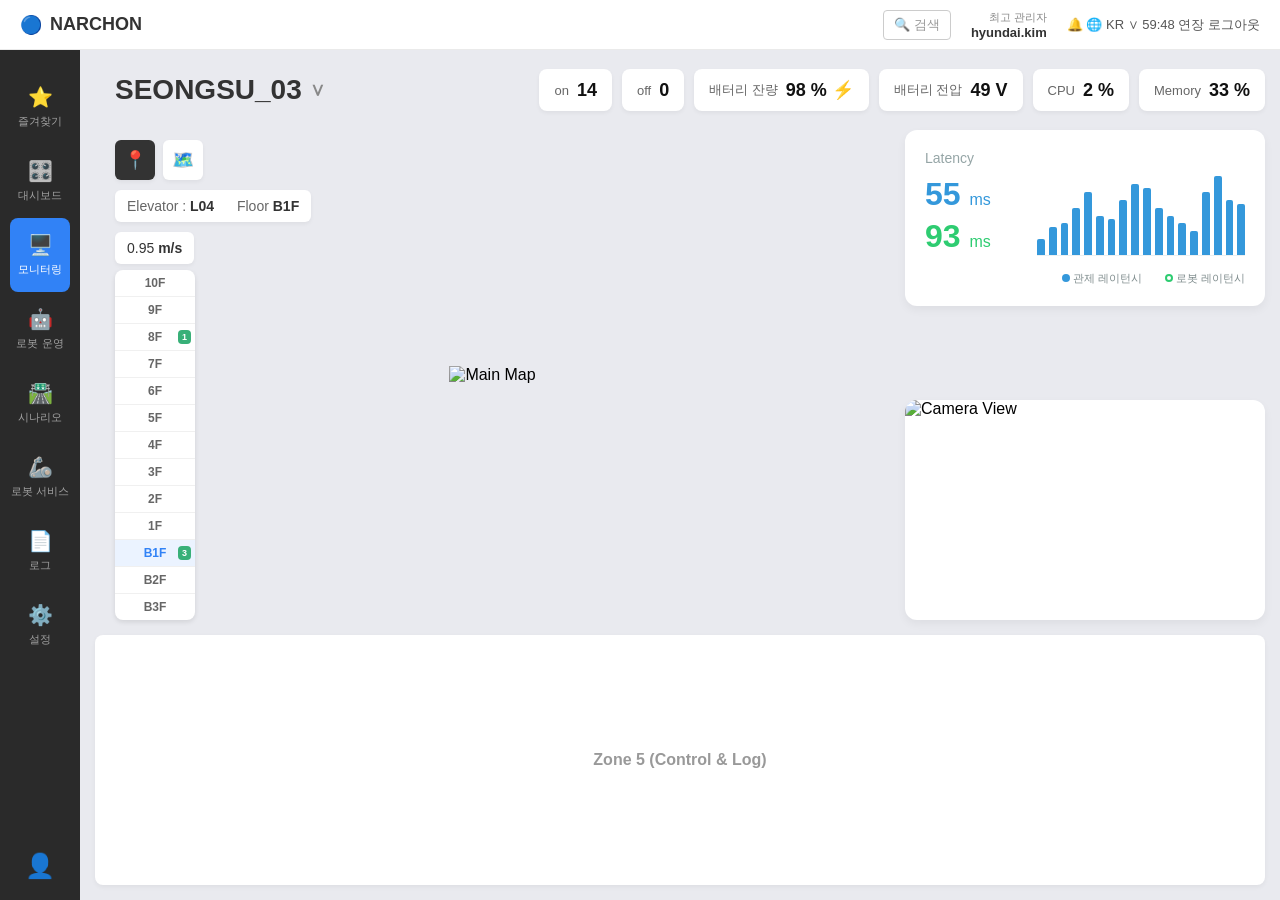
==== index.html @ 1b0abb50 "index, css" ====
<!DOCTYPE html>
<html lang="ko">
<head>
    <meta charset="UTF-8">
    <meta name="viewport" content="width=device-width, initial-scale=1.0">
    <title>NARCHON Dashboard</title>
    <link rel="stylesheet" href="style.css">
</head>
<body>
    <!-- 글로벌 헤더 -->
    <header class="global-header">
        <div class="logo"><span class="logo-icon">🔵</span> NARCHON</div>
        <div class="header-right">
            <div class="search-box">🔍 검색</div>
            <div class="user-profile">
                <span class="admin-role">최고 관리자</span>
                <span class="admin-name">hyundai.kim</span>
            </div>
            <div class="header-icons">🔔 🌐 KR ∨ 59:48 연장 로그아웃</div>
        </div>
    </header>

    <div class="main-wrapper">
        <!-- Zone 1: 오직 어두운 좌측 메뉴바만 -->
        <aside class="side-menu">
            <ul class="icon-list">
                <li class="menu-item"><span class="icon">⭐</span><span class="label">즐겨찾기</span></li>
                <li class="menu-item"><span class="icon">🎛️</span><span class="label">대시보드</span></li>
                <li class="menu-item active"><span class="icon">🖥️</span><span class="label">모니터링</span></li>
                <li class="menu-item"><span class="icon">🤖</span><span class="label">로봇 운영</span></li>
                <li class="menu-item"><span class="icon">🛣️</span><span class="label">시나리오</span></li>
                <li class="menu-item"><span class="icon">🦾</span><span class="label">로봇 서비스</span></li>
                <li class="menu-item"><span class="icon">📄</span><span class="label">로그</span></li>
                <li class="menu-item"><span class="icon">⚙️</span><span class="label">설정</span></li>
            </ul>
            <div class="profile-icon"><span>👤</span></div>
        </aside>

        <!-- 우측 전체 영역 (지도 + 패널 + 하단컨트롤) -->
        <div class="dashboard-area">
            
            <!-- 상단: 타이틀 + Zone 2 -->
            <div class="top-status-row">
                <div class="banner-title">SEONGSU_03 <span class="arrow-down">∨</span></div>
                <div class="zone-2">
                    <div class="status-box">on <strong>14</strong></div>
                    <div class="status-box">off <strong>0</strong></div>
                    <div class="status-box">배터리 잔량 <strong>98 % ⚡</strong></div>
                    <div class="status-box">배터리 전압 <strong>49 V</strong></div>
                    <div class="status-box">CPU <strong>2 %</strong></div>
                    <div class="status-box border-none">Memory <strong>33 %</strong></div>
                </div>
            </div>

            <!-- 중앙 콘텐츠: 지도 + 우측 패널 -->
            <div class="middle-content-row">
                <!-- Zone 3: 지도 영역 (오버레이 포함) -->
                <div class="map-area">
                    
                    <!-- 1) 배너 오버레이 (좌측 상단 둥둥) -->
                    <div class="map-banner-floating">
                        <div class="banner-icons">
                            <button class="icon-btn active">📍</button>
                            <button class="icon-btn">🗺️</button>
                        </div>
                        <div class="banner-info">
                            <span class="info-label">Elevator : </span><span class="info-value">L04</span>
                            <span class="info-divider"></span>
                            <span class="info-label">Floor </span><span class="info-value">B1F</span>
                        </div>
                        <div class="banner-speed">0.95 <span>m/s</span></div>
                    </div>

                    <!-- 2) 층수 리스트 오버레이 (좌측 하단 둥둥) -->
                    <div class="floor-menu-floating">
                        <ul class="floor-list">
                            <li class="floor-item">10F</li>
                            <li class="floor-item">9F</li>
                            <li class="floor-item">8F <span class="badge">1</span></li>
                            <li class="floor-item">7F</li>
                            <li class="floor-item">6F</li>
                            <li class="floor-item">5F</li>
                            <li class="floor-item">4F</li>
                            <li class="floor-item">3F</li>
                            <li class="floor-item">2F</li>
                            <li class="floor-item">1F</li>
                            <li class="floor-item active">B1F <span class="badge">3</span></li>
                            <li class="floor-item">B2F</li>
                            <li class="floor-item">B3F</li>
                        </ul>
                    </div>

                    <!-- 배경 지도 이미지 -->
                    <img src="main_center.jpg" alt="Main Map" class="map-image">
                </div>

                <!-- 🚀 팀원이 만든 Zone 4: 우측 패널이 이 안으로 쏙 들어갑니다! -->
                <div class="right-panel-area">
                    <!-- Javascript가 이 div 안에 차트와 카메라를 그려줄 것입니다 -->
                    <div id="zone4-app" style="width: 100%; height: 100%;"></div>
                </div>
            </div>

            <!-- 하단: Zone 5 -->
            <div class="bottom-control-row">
                <div class="control-placeholder">Zone 5 (Control & Log)</div>
            </div>

        </div>
    </div>

    <!-- 🚀 팀원이 작성한 Zone 4 자바스크립트 코드 구동부 -->
    <script>
        class Zone4Dashboard {
            constructor(containerId) {
                this.container = document.getElementById(containerId);
            }

            generateChartBars(dataArray) {
                let barsHtml = '';
                dataArray.forEach(val => {
                    const heightPct = Math.min(val, 100); 
                    barsHtml += `<div class="bar" style="height: ${heightPct}%;"></div>`;
                });
                return barsHtml;
            }

            render(data) {
                const chartHtml = this.generateChartBars(data.chartData);

                // 🚀 수정: 백틱( ` )으로 HTML 전체를 감싸주어야 합니다.
                const htmlString = `
                    <div class="dashboard-panel">
                        <!-- Latency 카드 -->
                        <div class="panel-card">
                            <div class="latency-header">Latency</div>
                            <div class="latency-numbers">
                                <div class="val-blue">${data.controlLatency} <span class="unit">ms</span></div>
                                <div class="val-green">${data.robotLatency} <span class="unit">ms</span></div>
                            </div>
                            <div class="chart-container">
                                ${chartHtml}
                            </div>
                            <div class="legend">
                                <span><span class="dot-blue"></span> 관제 레이턴시</span>
                                <span><span class="dot-green"></span> 로봇 레이턴시</span>
                            </div>
                        </div>

                        <!-- Camera 카드 (사용자님이 주신 이미지로 덮기) -->
                        <div class="panel-card camera-card">
                            <img src="camera.jpg" alt="Camera View" style="width: 100%; height: 100%; object-fit: cover;">
                        </div>
                    </div>
                `; // 🚀 여기서 백틱( ` ) 닫기
                
                this.container.innerHTML = htmlString;
            }
        }

        window.onload = () => {
            const dashboardData = {
                controlLatency: 55,
                robotLatency: 93,
                cameraState: "IDLE",
                chartData: [20, 35, 40, 60, 80, 50, 45, 70, 90, 85, 60, 50, 40, 30, 80, 100, 70, 65]
            };
            const dashboardModule = new Zone4Dashboard("zone4-app");
            dashboardModule.render(dashboardData);
        };

    </script>
</body>
</html>
---- style.css ----
* { margin: 0; padding: 0; box-sizing: border-box; }

body {
    background-color: #E9EAEF;
    font-family: 'Segoe UI', Tahoma, Geneva, Verdana, sans-serif;
    overflow: hidden;
}

/* 글로벌 헤더 */
.global-header {
    width: 100%; height: 50px; background-color: white; display: flex;
    justify-content: space-between; align-items: center; padding: 0 20px;
    border-bottom: 1px solid #EAEAEA;
}
.logo { font-weight: 900; font-size: 18px; color: #333; display: flex; align-items: center; gap: 8px; }
.header-right { display: flex; align-items: center; gap: 20px; font-size: 13px; color: #555; }
.search-box { border: 1px solid #CCC; padding: 5px 10px; border-radius: 4px; color: #999; }
.user-profile { display: flex; flex-direction: column; text-align: right; }
.admin-role { font-size: 11px; color: #888; }
.admin-name { font-weight: bold; color: #333; }
.header-icons { display: flex; gap: 15px; align-items: center; }

/* 메인 래퍼 */
.main-wrapper {
    display: flex;
    width: 100vw;
    height: calc(100vh - 50px);
}

/* Zone 1 (오직 어두운 메뉴바) */
.side-menu {
    width: 80px; height: 100%; background-color: #2A2A2A; display: flex;
    flex-direction: column; justify-content: space-between; align-items: center; padding: 20px 0;
}
.icon-list { list-style: none; width: 100%; }
.menu-item { display: flex; flex-direction: column; align-items: center; color: #A0A0A0; padding: 15px 0; cursor: pointer; transition: 0.3s; }
.menu-item:hover { color: white; }
.menu-item.active { background-color: #3182F6; color: white; border-radius: 8px; margin: 0 10px; padding: 15px 0; }
.menu-item .icon { font-size: 20px; margin-bottom: 5px; }
.menu-item .label { font-size: 11px; }
.profile-icon { color: white; font-size: 24px; cursor: pointer; }

/* 우측 전체 대시보드 */
.dashboard-area {
    flex: 1; display: flex; flex-direction: column; padding: 15px; gap: 15px;
}

/* 상단 타이틀 & Zone 2 */
.top-status-row { display: flex; justify-content: space-between; align-items: center; height: 50px; }
.banner-title { font-size: 28px; font-weight: 900; color: #333; display: flex; align-items: center; gap: 8px; margin-left: 20px;}
.arrow-down { font-size: 18px; color: #888; }
.zone-2 { display: flex; gap: 10px; }
.status-box { background-color: white; border-radius: 8px; padding: 10px 15px; font-size: 13px; color: #666; display: flex; align-items: center; gap: 8px; box-shadow: 0 2px 4px rgba(0,0,0,0.05); }
.status-box strong { color: #111; font-size: 18px; }
.status-box.border-none { border: none; }

/* 중앙 구역 (지도 + 패널) */
.middle-content-row {
    display: flex; flex: 1; gap: 15px; position: relative;
}

/* Zone 3 (지도 영역) */
.map-area {
    flex: 1; position: relative; border-radius: 8px;
    display: flex; justify-content: center; align-items: center; background-color: transparent;
}

/* 지도 이미지 */
.map-image {
    max-width: 100%; max-height: 100%; object-fit: contain; cursor: pointer; transition: 0.3s;
}
.map-image:hover { filter: brightness(0.95); transform: scale(1.01); }

/* 배너 (좌측 상단 오버레이) */
.map-banner-floating { position: absolute; top: 10px; left: 20px; display: flex; flex-direction: column; gap: 10px; z-index: 10; }
.banner-icons { display: flex; gap: 8px; }
.icon-btn { width: 40px; height: 40px; border: none; border-radius: 6px; background-color: white; box-shadow: 0 2px 4px rgba(0,0,0,0.05); font-size: 18px; cursor: pointer; }
.icon-btn.active { background-color: #333; color: white; }
.banner-info, .banner-speed { background-color: white; padding: 8px 12px; border-radius: 6px; box-shadow: 0 2px 4px rgba(0,0,0,0.05); font-size: 14px; color: #333; width: fit-content; }
.info-label { color: #666; } .info-value { font-weight: bold; } .info-divider { display: inline-block; width: 15px; } .banner-speed span { font-weight: bold; }


/* 💡 핵심: 층수 리스트 (좌측 하단 오버레이) */
.floor-menu-floating {
    position: absolute;
    bottom: 0;           /* 지도의 맨 아래에 맞춤 */
    left: 20px;          /* 배너와 같은 세로 라인 */
    width: 80px;         /* 너비도 살짝 슬림하게 100px -> 80px 변경 */
    z-index: 10;
}

.floor-list { 
    list-style: none; 
    width: 100%; 
    background-color: white; 
    border-radius: 8px; 
    box-shadow: 0 2px 5px rgba(0,0,0,0.1); 
    overflow: hidden; /* 이번엔 꽉 차게 들어가니 스크롤을 뺍니다 */
}

/* 🚀 핵심 수정: 각 층수 칸의 높이(padding)를 대폭 축소 */
.floor-item { 
    padding: 6px 5px; /* 위아래 패딩을 10px -> 6px로 확 줄임 */
    text-align: center; 
    font-size: 12px;  /* 글자 크기도 14px -> 12px로 축소 */
    font-weight: 600; 
    color: #666; 
    border-bottom: 1px solid #F0F0F0; 
    cursor: pointer; 
    position: relative; 
    transition: 0.2s; 
}
.floor-item:last-child { border-bottom: none; }
.floor-item:hover { background-color: #F8F9FA; }
.floor-item.active { background-color: #EBF3FF; color: #3182F6; }

/* 초록색 배지 크기와 위치도 미세 조정 */
.floor-item .badge { 
    position: absolute; 
    right: 4px; 
    top: 50%; 
    transform: translateY(-50%); 
    background-color: #38B078; 
    color: white; 
    font-size: 9px;  /* 배지 글자 크기 축소 */
    padding: 2px 4px; 
    border-radius: 4px; 
}





/* Zone 4 (우측 패널)
.right-panel-area {
    width: 360px; background-color: white; border-radius: 8px;
    display: flex; justify-content: center; align-items: center; box-shadow: 0 2px 5px rgba(0,0,0,0.05);
}
.panel-placeholder { font-weight: bold; color: #999; } */

/* Zone 5 (하단 컨트롤) */
.bottom-control-row {
    height: 250px; background-color: white; border-radius: 8px;
    display: flex; justify-content: center; align-items: center; box-shadow: 0 2px 5px rgba(0,0,0,0.05);
}
.control-placeholder { font-weight: bold; color: #999; }



/* =========================================
   Zone 4: Dashboard Module (팀원 작업분 병합)
========================================= */

/* 우리 기존 레이아웃 안에서 꽉 차게 변경 */
.dashboard-panel {
    width: 100%;
    height: 100%; 
    display: flex;
    flex-direction: column;
    justify-content: space-between; /* 차트는 위로, 카메라는 아래로 밀어냄 */
    gap: 20px;
}

.panel-card {
    background-color: #ffffff;
    border-radius: 12px;
    box-shadow: 0 4px 10px rgba(0,0,0,0.05);
    padding: 20px;
    position: relative;
    box-sizing: border-box;
}

.latency-header { color: #95a5a6; font-size: 14px; margin-bottom: 10px; }
.latency-numbers { float: left; width: 30%; display: flex; flex-direction: column; gap: 5px; }
.val-blue { color: #3498db; font-size: 32px; font-weight: bold; }
.val-green { color: #2ecc71; font-size: 32px; font-weight: bold; }
.unit { font-size: 16px; font-weight: normal; }

.chart-container {
    float: right;
    width: 65%;
    height: 80px;
    display: flex;
    align-items: flex-end;
    gap: 4px;
    border-bottom: 1px solid #ecf0f1;
}

.bar {
    background-color: #3498db;
    width: 10px;
    border-radius: 2px 2px 0 0;
    transition: height 0.3s ease;
}

.legend { clear: both; padding-top: 15px; font-size: 11px; color: #7f8c8d; text-align: right; }
.legend span { margin-left: 10px; }
.dot-blue { display: inline-block; width: 8px; height: 8px; background: #3498db; border-radius: 50%; }
.dot-green { display: inline-block; width: 8px; height: 8px; border: 2px solid #2ecc71; border-radius: 50%; }

/* 카메라 카드는 이미지 꽉 차게 수정 */
.camera-card { 
    padding: 0; 
    height: 220px; 
    overflow: hidden; 
    display: flex;
}

/* 우리 기존 패널 영역 배경 투명화 (팀원 카드 그림자가 보이도록) */
.right-panel-area {
    width: 360px;
    background-color: transparent;
    box-shadow: none;
    border-radius: 0;
    display: block;
}
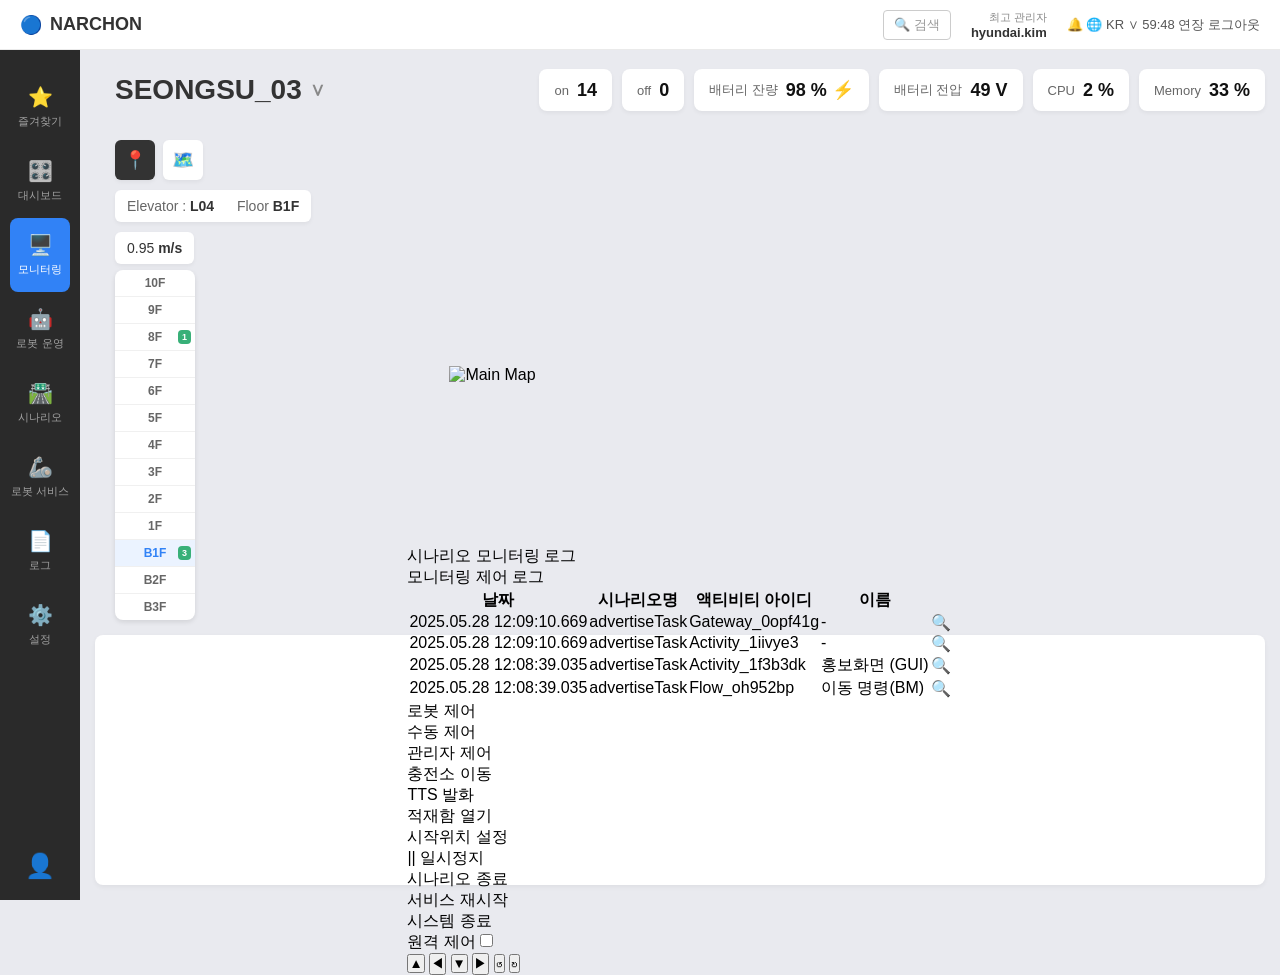
==== commit ee917d90: "존2,존4 index.html은  templates 폴더를 만들고 넣어서 app.py를 실행" ====
--- a/index.html
+++ b/index.html
@@ -36,7 +36,7 @@
             <div class="profile-icon"><span>👤</span></div>
         </aside>
 
-        <!-- 우측 전체 영역 (지도 + 패널 + 하단컨트롤) -->
+        <!-- 우측 전체 영역 -->
         <div class="dashboard-area">
             
             <!-- 상단: 타이틀 + Zone 2 -->
@@ -54,10 +54,8 @@
 
             <!-- 중앙 콘텐츠: 지도 + 우측 패널 -->
             <div class="middle-content-row">
-                <!-- Zone 3: 지도 영역 (오버레이 포함) -->
+                <!-- Zone 3: 지도 영역 -->
                 <div class="map-area">
-                    
-                    <!-- 1) 배너 오버레이 (좌측 상단 둥둥) -->
                     <div class="map-banner-floating">
                         <div class="banner-icons">
                             <button class="icon-btn active">📍</button>
@@ -71,7 +69,6 @@
                         <div class="banner-speed">0.95 <span>m/s</span></div>
                     </div>
 
-                    <!-- 2) 층수 리스트 오버레이 (좌측 하단 둥둥) -->
                     <div class="floor-menu-floating">
                         <ul class="floor-list">
                             <li class="floor-item">10F</li>
@@ -89,86 +86,143 @@
                             <li class="floor-item">B3F</li>
                         </ul>
                     </div>
-
-                    <!-- 배경 지도 이미지 -->
-                    <img src="main_center.jpg" alt="Main Map" class="map-image">
-                </div>
-
-                <!-- 🚀 팀원이 만든 Zone 4: 우측 패널이 이 안으로 쏙 들어갑니다! -->
+                    
+                    <div class="interactive-map-wrapper">
+                    <!-- 펄스 효과를 내는 배경 빛 -->
+                        <div class="map-glow"></div>
+                        
+                        <!-- 실제 지도 이미지 -->
+                        <img src="../static/main_center.png" alt="Main Map" class="interactive-map-image">
+                    </div>
+                    
+
+
+                </div>
+
+                <!-- Zone 4: 우측 패널 -->
                 <div class="right-panel-area">
-                    <!-- Javascript가 이 div 안에 차트와 카메라를 그려줄 것입니다 -->
                     <div id="zone4-app" style="width: 100%; height: 100%;"></div>
                 </div>
             </div>
 
-            <!-- 하단: Zone 5 -->
+            <!-- 🚀 추가된 핵심 부분: 하단 Zone 5 -->
             <div class="bottom-control-row">
-                <div class="control-placeholder">Zone 5 (Control & Log)</div>
-            </div>
+                <div class="footer-zone" id="zone5-app">
+                    
+                    <!-- 1. 왼쪽 로그 -->
+                    <!-- 🚀 여기서부터 교체: 1. 왼쪽 로그 (업그레이드 버전 적용) -->
+                    <div class="box log-section upgraded-log">
+                        <!-- HEADER IMAGE -->
+                        <div class="log-header">
+                            <div class="tabs">
+                                <div class="log-tab active">시나리오 모니터링 로그</div>
+                                <div class="log-tab">모니터링 제어 로그</div>
+                            </div>
+                        </div>
+
+                        <!-- CONTENT (테이블) -->
+                        <div class="log-content">
+                            <div class="table-box">
+                                <table>
+                                    <thead>
+                                        <tr>
+                                            <th>날짜</th>
+                                            <th>시나리오명</th>
+                                            <th>액티비티 아이디</th>
+                                            <th>이름</th>
+                                            <th></th>
+                                        </tr>
+                                    </thead>
+                                    <tbody>
+                                        <tr>
+                                            <td>2025.05.28 12:09:10.669</td>
+                                            <td>advertiseTask</td>
+                                            <td>Gateway_0opf41g</td>
+                                            <td>-</td>
+                                            <td class="search">🔍</td>
+                                        </tr>
+                                        <tr>
+                                            <td>2025.05.28 12:09:10.669</td>
+                                            <td>advertiseTask</td>
+                                            <td>Activity_1iivye3</td>
+                                            <td>-</td>
+                                            <td class="search">🔍</td>
+                                        </tr>
+                                        <tr>
+                                            <td>2025.05.28 12:08:39.035</td>
+                                            <td>advertiseTask</td>
+                                            <td>Activity_1f3b3dk</td>
+                                            <td>홍보화면 (GUI)</td>
+                                            <td class="search">🔍</td>
+                                        </tr>
+                                        <tr>
+                                            <td>2025.05.28 12:08:39.035</td>
+                                            <td>advertiseTask</td>
+                                            <td>Flow_oh952bp</td>
+                                            <td>이동 명령(BM)</td>
+                                            <td class="search">🔍</td>
+                                        </tr>
+                                    </tbody>
+                                </table>
+                            </div>
+                        </div>
+                    </div>
+                    <!-- 🚀 여기까지 교체 -->
+
+                    <!-- 2. 중앙 제어 -->
+                    <!-- 🚀 여기서부터 교체: 2. 중앙 제어 (업그레이드 버전 적용) -->
+                    <div class="box control-section upgraded-panel">
+                        <!-- 반투명 오버레이 층 -->
+                        <div class="ui-layer">
+                            <div class="tabs">
+                                <div class="tab active">로봇 제어</div>
+                                <div class="tab">수동 제어</div>
+                                <div class="tab">관리자 제어</div>
+                            </div>
+
+                            <div class="grid">
+                                <div class="btn active">충전소 이동</div>
+                                <div class="btn">TTS 발화</div>
+                                <div class="btn">적재함 열기</div>
+
+                                <div class="btn">시작위치 설정</div>
+                                <div class="btn large">|| 일시정지</div>
+                            </div>
+
+                            <div class="bottom">
+                                <div class="btn">시나리오 종료</div>
+                                <div class="btn">서비스 재시작</div>
+                                <div class="btn danger">시스템 종료</div>
+                            </div>
+                        </div>
+                    </div>
+                    <!-- 🚀 여기까지 교체 -->
+
+                    <!-- 3. 오른쪽 원격 제어 -->
+                    <div class="box remote-section">
+                        <div class="remote-header">
+                            <span>원격 제어</span>
+                            <label class="toggle-switch">
+                                <input type="checkbox" id="remote-toggle">
+                                <span class="slider"></span>
+                            </label>
+                        </div>
+                        <div class="d-pad">
+                            <button class="dpad-btn up" onclick="setActiveDpad(this)">▲</button>
+                            <button class="dpad-btn left" onclick="setActiveDpad(this)">◀</button>
+                            <button class="dpad-btn down" onclick="setActiveDpad(this)">▼</button>
+                            <button class="dpad-btn right" onclick="setActiveDpad(this)">▶</button>
+                            <button class="dpad-btn rot-left" onclick="setActiveDpad(this)">↺</button>
+                            <button class="dpad-btn rot-right" onclick="setActiveDpad(this)">↻</button>
+                        </div>
+                    </div>
+                </div>
+            </div>
+            <!-- // Zone 5 끝 -->
 
         </div>
     </div>
-
-    <!-- 🚀 팀원이 작성한 Zone 4 자바스크립트 코드 구동부 -->
-    <script>
-        class Zone4Dashboard {
-            constructor(containerId) {
-                this.container = document.getElementById(containerId);
-            }
-
-            generateChartBars(dataArray) {
-                let barsHtml = '';
-                dataArray.forEach(val => {
-                    const heightPct = Math.min(val, 100); 
-                    barsHtml += `<div class="bar" style="height: ${heightPct}%;"></div>`;
-                });
-                return barsHtml;
-            }
-
-            render(data) {
-                const chartHtml = this.generateChartBars(data.chartData);
-
-                // 🚀 수정: 백틱( ` )으로 HTML 전체를 감싸주어야 합니다.
-                const htmlString = `
-                    <div class="dashboard-panel">
-                        <!-- Latency 카드 -->
-                        <div class="panel-card">
-                            <div class="latency-header">Latency</div>
-                            <div class="latency-numbers">
-                                <div class="val-blue">${data.controlLatency} <span class="unit">ms</span></div>
-                                <div class="val-green">${data.robotLatency} <span class="unit">ms</span></div>
-                            </div>
-                            <div class="chart-container">
-                                ${chartHtml}
-                            </div>
-                            <div class="legend">
-                                <span><span class="dot-blue"></span> 관제 레이턴시</span>
-                                <span><span class="dot-green"></span> 로봇 레이턴시</span>
-                            </div>
-                        </div>
-
-                        <!-- Camera 카드 (사용자님이 주신 이미지로 덮기) -->
-                        <div class="panel-card camera-card">
-                            <img src="camera.jpg" alt="Camera View" style="width: 100%; height: 100%; object-fit: cover;">
-                        </div>
-                    </div>
-                `; // 🚀 여기서 백틱( ` ) 닫기
-                
-                this.container.innerHTML = htmlString;
-            }
-        }
-
-        window.onload = () => {
-            const dashboardData = {
-                controlLatency: 55,
-                robotLatency: 93,
-                cameraState: "IDLE",
-                chartData: [20, 35, 40, 60, 80, 50, 45, 70, 90, 85, 60, 50, 40, 30, 80, 100, 70, 65]
-            };
-            const dashboardModule = new Zone4Dashboard("zone4-app");
-            dashboardModule.render(dashboardData);
-        };
-
-    </script>
+    <script src="../static/script.js"></script>  
+    <link rel="stylesheet" href="../static/style.css"> 
 </body>
 </html>
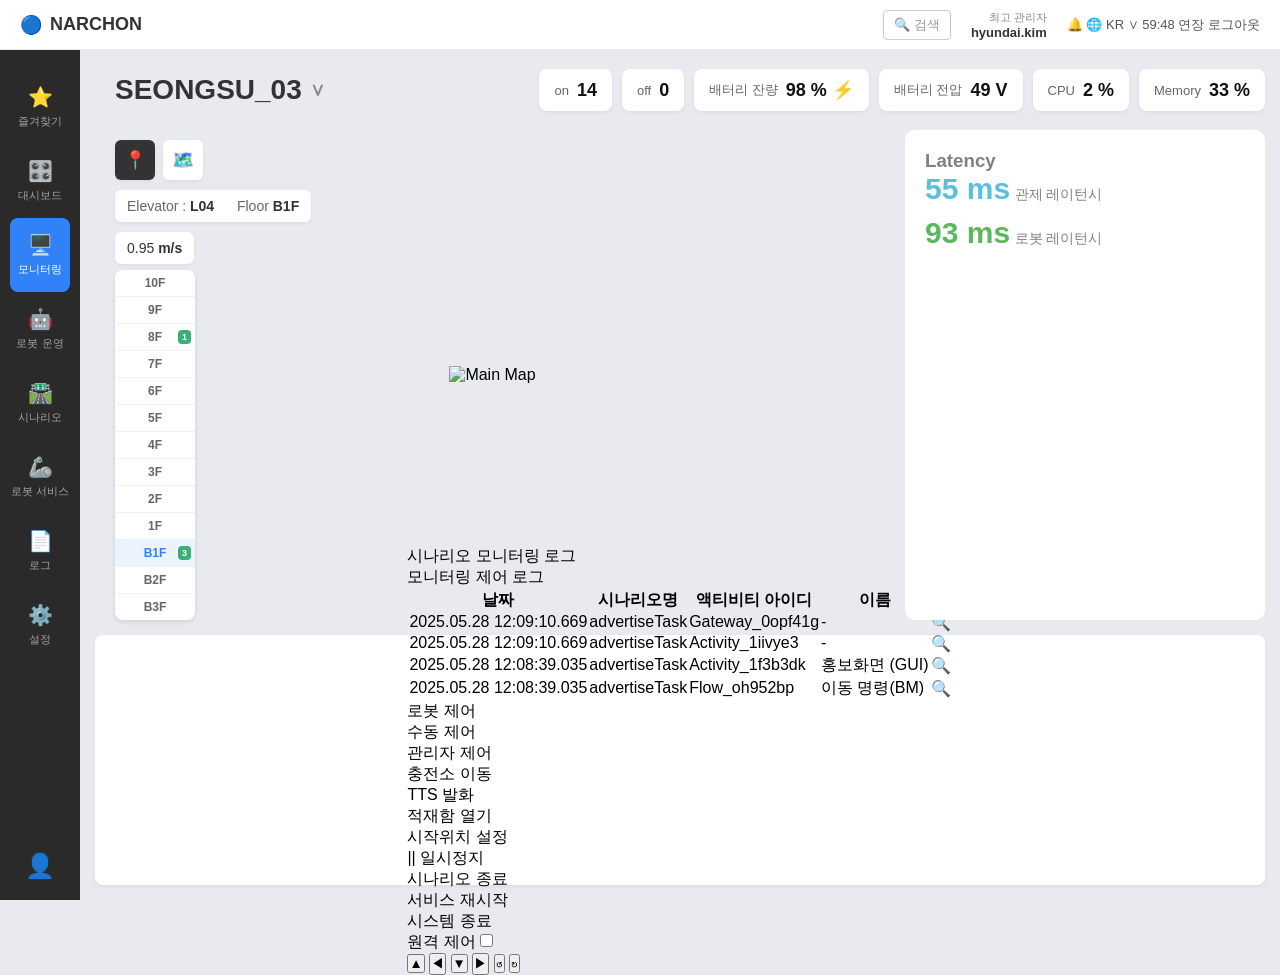
==== commit 9c17c547: "잘못올려서 수정 Updated the HTML structure and added dynamic data fetching for robot statistics." ====
--- a/index.html
+++ b/index.html
@@ -43,13 +43,13 @@
             <div class="top-status-row">
                 <div class="banner-title">SEONGSU_03 <span class="arrow-down">∨</span></div>
                 <div class="zone-2">
-                    <div class="status-box">on <strong>14</strong></div>
-                    <div class="status-box">off <strong>0</strong></div>
-                    <div class="status-box">배터리 잔량 <strong>98 % ⚡</strong></div>
-                    <div class="status-box">배터리 전압 <strong>49 V</strong></div>
-                    <div class="status-box">CPU <strong>2 %</strong></div>
-                    <div class="status-box border-none">Memory <strong>33 %</strong></div>
-                </div>
+    			<div class="status-box">on <strong id="val_on">14</strong></div>
+    			<div class="status-box">off <strong id="val_off">0</strong></div>
+    			<div class="status-box">배터리 잔량 <strong id="val_battery">98 % ⚡</strong></div>
+    			<div class="status-box">배터리 전압 <strong id="val_voltage">49 V</strong></div>
+    			<div class="status-box">CPU <strong id="val_cpu">2 %</strong></div>
+    			<div class="status-box border-none">Memory <strong id="val_memory">33 %</strong></div>
+		</div>
             </div>
 
             <!-- 중앙 콘텐츠: 지도 + 우측 패널 -->
@@ -101,7 +101,17 @@
 
                 <!-- Zone 4: 우측 패널 -->
                 <div class="right-panel-area">
-                    <div id="zone4-app" style="width: 100%; height: 100%;"></div>
+                    <div id="zone4-app" style="width: 100%; height: 100%; padding: 20px; background: white; border-radius: 10px;">
+        		<h3 style="margin-top:0; color:gray;">Latency</h3>
+        		<div style="margin-bottom: 10px;">
+            			<span id="val_lat_ctrl" style="font-size: 30px; font-weight: bold; color: #5bc0de;">55 ms</span>
+            			<span style="font-size: 14px; color: gray;">관제 레이턴시</span>
+        		</div>
+        		<div>
+            			<span id="val_lat_robot" style="font-size: 30px; font-weight: bold; color: #5cb85c;">93 ms</span>
+            			<span style="font-size: 14px; color: gray;">로봇 레이턴시</span>
+        		</div>
+    		</div>
                 </div>
             </div>
 
@@ -223,6 +233,31 @@
         </div>
     </div>
     <script src="../static/script.js"></script>  
-    <link rel="stylesheet" href="../static/style.css"> 
+    <link rel="stylesheet" href="../static/style.css">
+<script>
+    // 백엔드(app.py)에서 데이터를 실시간으로 가져오는 마법의 코드
+    function fetchRobotData() {
+        fetch('/api/robot_stats')
+            .then(response => response.json())
+            .then(data => {
+                // Zone 2 업데이트
+                document.getElementById('val_on').innerText = data.zone2.on_count;
+                document.getElementById('val_off').innerText = data.zone2.off_count;
+                document.getElementById('val_battery').innerHTML = data.zone2.battery_percent + ' % ⚡';
+                document.getElementById('val_voltage').innerText = data.zone2.voltage + ' V';
+                document.getElementById('val_cpu').innerText = data.zone2.cpu_usage + ' %';
+                document.getElementById('val_memory').innerText = data.zone2.memory_usage + ' %';
+
+                // Zone 4 업데이트
+                document.getElementById('val_lat_ctrl').innerText = data.zone4.control_latency + ' ms';
+                document.getElementById('val_lat_robot').innerText = data.zone4.robot_latency + ' ms';
+            })
+            .catch(error => console.error("데이터 통신 에러:", error));
+    }
+
+    // 1초마다 새로고침!
+    setInterval(fetchRobotData, 1000);
+    fetchRobotData();
+</script>
 </body>
 </html>
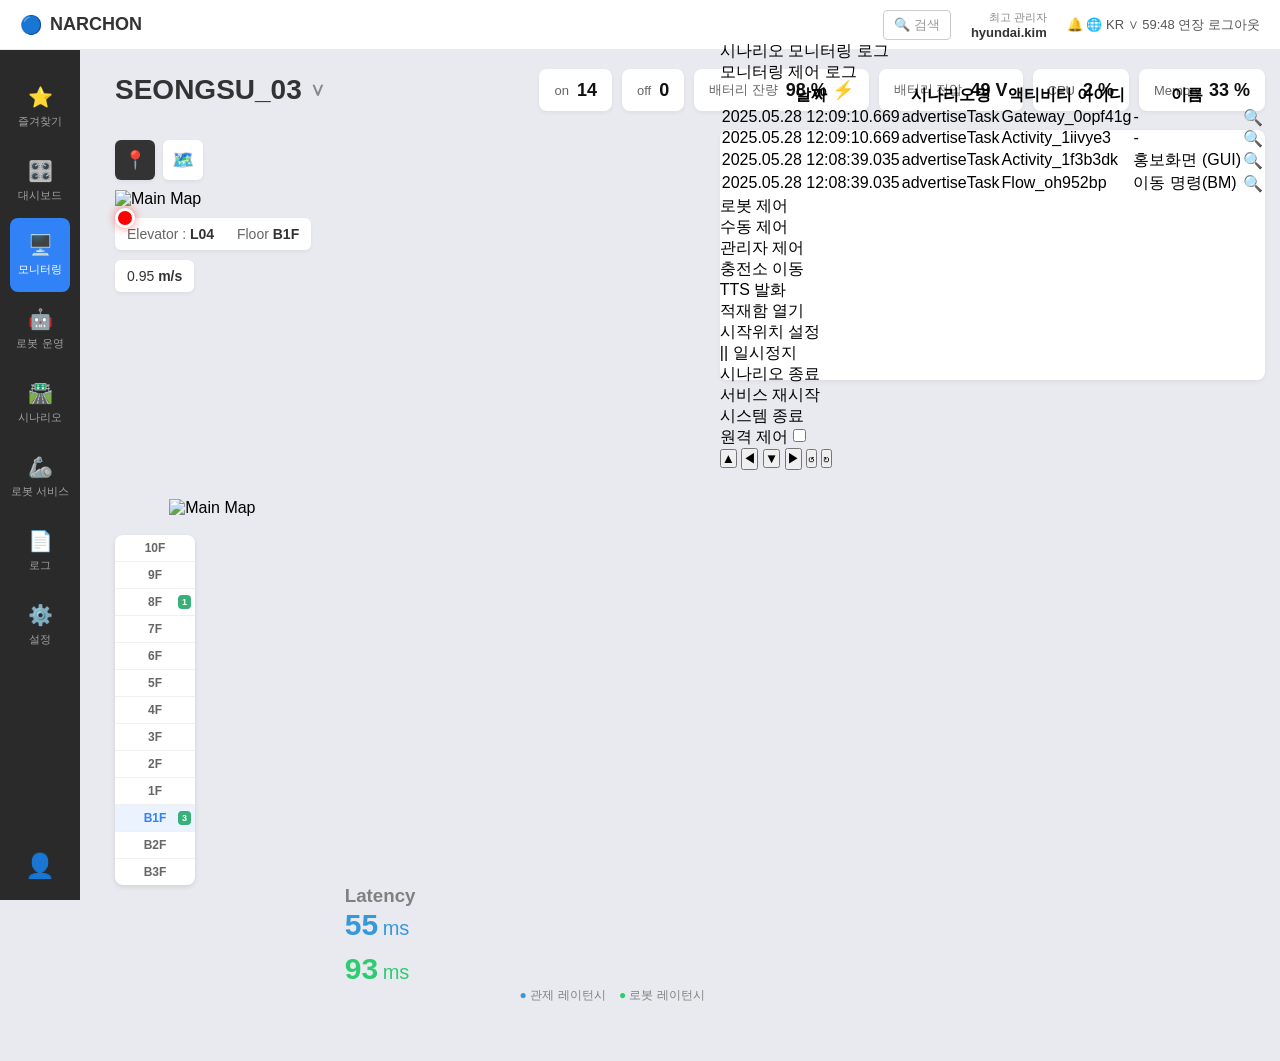
==== commit ccb51484: "그래프 수정" ====
--- a/index.html
+++ b/index.html
@@ -5,6 +5,10 @@
     <meta name="viewport" content="width=device-width, initial-scale=1.0">
     <title>NARCHON Dashboard</title>
     <link rel="stylesheet" href="style.css">
+    <title>NARCHON Dashboard</title>
+    <link rel="stylesheet" href="{{ url_for('static', filename='style.css') }}">
+    
+    <script src="https://cdn.jsdelivr.net/npm/chart.js"></script>
 </head>
 <body>
     <!-- 글로벌 헤더 -->
@@ -43,13 +47,13 @@
             <div class="top-status-row">
                 <div class="banner-title">SEONGSU_03 <span class="arrow-down">∨</span></div>
                 <div class="zone-2">
-    			<div class="status-box">on <strong id="val_on">14</strong></div>
-    			<div class="status-box">off <strong id="val_off">0</strong></div>
-    			<div class="status-box">배터리 잔량 <strong id="val_battery">98 % ⚡</strong></div>
-    			<div class="status-box">배터리 전압 <strong id="val_voltage">49 V</strong></div>
-    			<div class="status-box">CPU <strong id="val_cpu">2 %</strong></div>
-    			<div class="status-box border-none">Memory <strong id="val_memory">33 %</strong></div>
-		</div>
+                    <div class="status-box">on <strong>14</strong></div>
+                    <div class="status-box">off <strong>0</strong></div>
+                    <div class="status-box">배터리 잔량 <strong>98 % ⚡</strong></div>
+                    <div class="status-box">배터리 전압 <strong>49 V</strong></div>
+                    <div class="status-box">CPU <strong>2 %</strong></div>
+                    <div class="status-box border-none">Memory <strong>33 %</strong></div>
+                </div>
             </div>
 
             <!-- 중앙 콘텐츠: 지도 + 우측 패널 -->
@@ -60,6 +64,12 @@
                         <div class="banner-icons">
                             <button class="icon-btn active">📍</button>
                             <button class="icon-btn">🗺️</button>
+                        </div>
+                        <div class="interactive-map-wrapper">
+                        <div class="map-glow"></div>
+                        <img src="../static/main_center.png" alt="Main Map" class="interactive-map-image">
+                        
+                        <div id="robot-marker" style="position: absolute; width: 20px; height: 20px; background: red; border-radius: 50%; border: 3px solid white; box-shadow: 0 0 10px rgba(255,0,0,0.5); z-index: 10; transition: all 0.5s ease;"></div>
                         </div>
                         <div class="banner-info">
                             <span class="info-label">Elevator : </span><span class="info-value">L04</span>
@@ -101,19 +111,32 @@
 
                 <!-- Zone 4: 우측 패널 -->
                 <div class="right-panel-area">
-                    <div id="zone4-app" style="width: 100%; height: 100%; padding: 20px; background: white; border-radius: 10px;">
-        		<h3 style="margin-top:0; color:gray;">Latency</h3>
-        		<div style="margin-bottom: 10px;">
-            			<span id="val_lat_ctrl" style="font-size: 30px; font-weight: bold; color: #5bc0de;">55 ms</span>
-            			<span style="font-size: 14px; color: gray;">관제 레이턴시</span>
-        		</div>
-        		<div>
-            			<span id="val_lat_robot" style="font-size: 30px; font-weight: bold; color: #5cb85c;">93 ms</span>
-            			<span style="font-size: 14px; color: gray;">로봇 레이턴시</span>
-        		</div>
-    		</div>
-                </div>
-            </div>
+                    <div id="zone4-app" style="width: 100%; height: 100%;"></div>
+                        <h3 style="margin-top:0; color:gray;">Latency</h3>
+        
+                        <div style="display: flex; justify-content: space-between; align-items: center;">
+                            <div>
+                                <div style="margin-bottom: 10px;">
+                                    <span id="val_lat_ctrl" style="font-size: 30px; font-weight: bold; color: #3498db;">55</span>
+                                    <span style="font-size: 20px; color: #3498db;"> ms</span>
+                                </div>
+                                <div>
+                                    <span id="val_lat_robot" style="font-size: 30px; font-weight: bold; color: #2ecc71;">93</span>
+                                    <span style="font-size: 20px; color: #2ecc71;"> ms</span>
+                                </div>
+                            </div>
+            
+                        <div style="width: 150px; height: 80px;">
+                            <canvas id="latencyChart"></canvas>
+                    </div>
+                </div>
+                
+        
+        <div style="margin-top: auto; text-align: right; font-size: 12px; color: gray;">
+            <span style="color: #3498db;">●</span> 관제 레이턴시 &nbsp;&nbsp; 
+            <span style="color: #2ecc71;">●</span> 로봇 레이턴시
+        </div>
+    </div>
 
             <!-- 🚀 추가된 핵심 부분: 하단 Zone 5 -->
             <div class="bottom-control-row">
@@ -233,31 +256,6 @@
         </div>
     </div>
     <script src="../static/script.js"></script>  
-    <link rel="stylesheet" href="../static/style.css">
-<script>
-    // 백엔드(app.py)에서 데이터를 실시간으로 가져오는 마법의 코드
-    function fetchRobotData() {
-        fetch('/api/robot_stats')
-            .then(response => response.json())
-            .then(data => {
-                // Zone 2 업데이트
-                document.getElementById('val_on').innerText = data.zone2.on_count;
-                document.getElementById('val_off').innerText = data.zone2.off_count;
-                document.getElementById('val_battery').innerHTML = data.zone2.battery_percent + ' % ⚡';
-                document.getElementById('val_voltage').innerText = data.zone2.voltage + ' V';
-                document.getElementById('val_cpu').innerText = data.zone2.cpu_usage + ' %';
-                document.getElementById('val_memory').innerText = data.zone2.memory_usage + ' %';
-
-                // Zone 4 업데이트
-                document.getElementById('val_lat_ctrl').innerText = data.zone4.control_latency + ' ms';
-                document.getElementById('val_lat_robot').innerText = data.zone4.robot_latency + ' ms';
-            })
-            .catch(error => console.error("데이터 통신 에러:", error));
-    }
-
-    // 1초마다 새로고침!
-    setInterval(fetchRobotData, 1000);
-    fetchRobotData();
-</script>
+    <link rel="stylesheet" href="../static/style.css"> 
 </body>
 </html>
